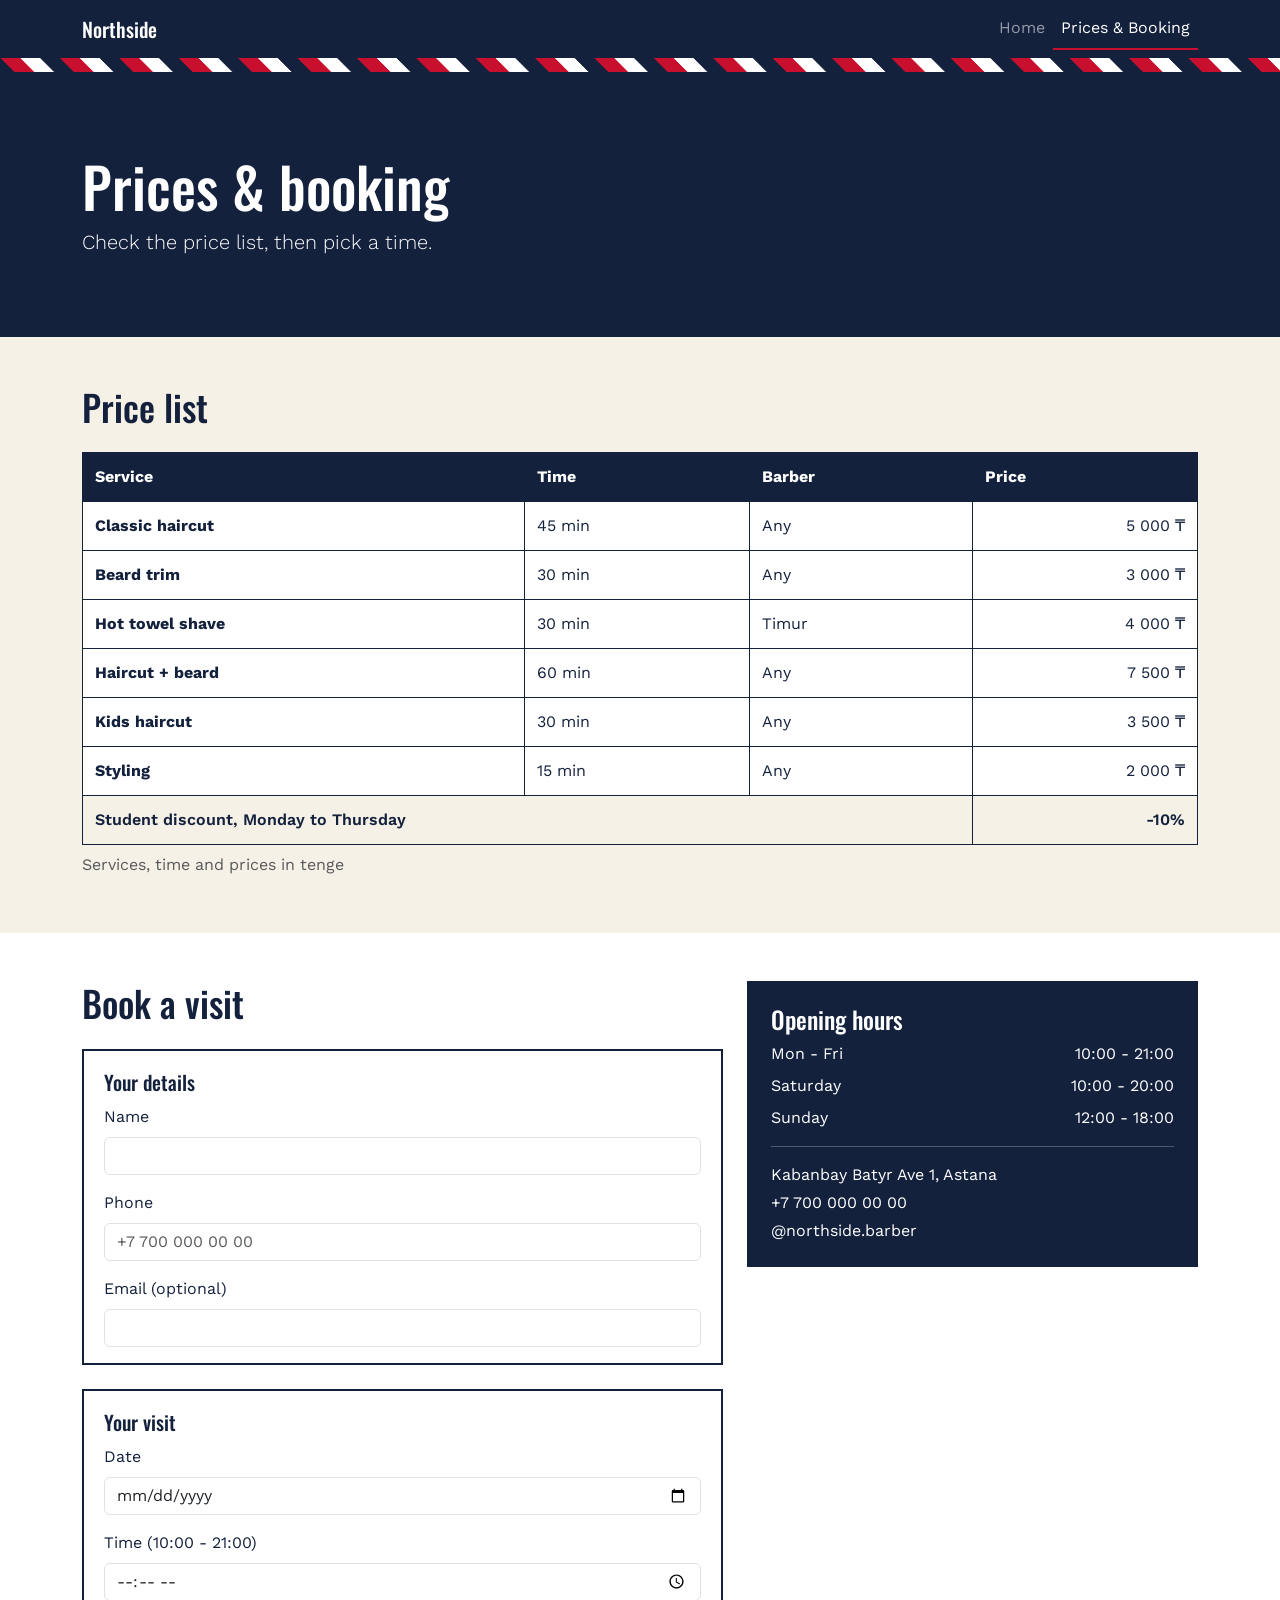
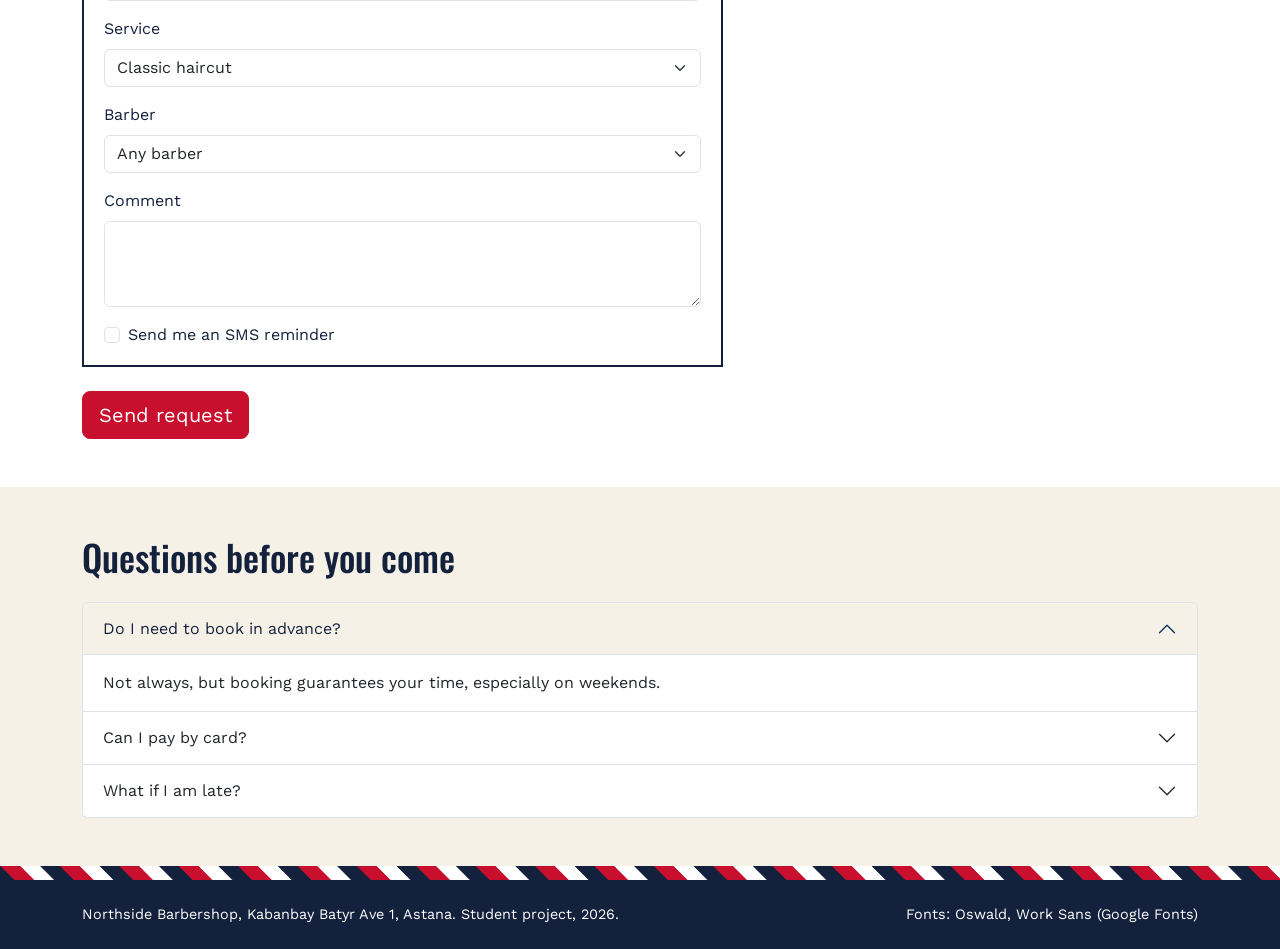
==== booking.html @ 6f3d5072 "Initial website" ====
<!DOCTYPE html>
<html lang="en">
<head>
  <meta charset="UTF-8">
  <meta name="viewport" content="width=device-width, initial-scale=1">
  <title>Prices &amp; Booking | Northside Barbershop</title>
  <link href="https://fonts.googleapis.com/css2?family=Oswald:wght@500&family=Work+Sans:wght@400;600&display=swap" rel="stylesheet">
  <link href="https://cdn.jsdelivr.net/npm/bootstrap@5.3.3/dist/css/bootstrap.min.css" rel="stylesheet">
  <link rel="stylesheet" href="css/style.css">
</head>
<body>

  <!-- ===== NAVBAR (the same as on the home page, but here "Prices & Booking" is active) ===== -->
  <header>
    <nav class="navbar navbar-expand-md navbar-dark bg-dark-blue">
      <div class="container">
        <a class="navbar-brand" href="index.html">Northside</a>
        <button class="navbar-toggler" type="button" data-bs-toggle="collapse" data-bs-target="#menu" aria-label="Menu">
          <span class="navbar-toggler-icon"></span>
        </button>
        <div class="collapse navbar-collapse" id="menu">
          <ul class="navbar-nav ms-auto">
            <li class="nav-item"><a class="nav-link" href="index.html">Home</a></li>
            <li class="nav-item"><a class="nav-link active" href="booking.html">Prices &amp; Booking</a></li>
          </ul>
        </div>
      </div>
    </nav>
  </header>
  <div class="stripe"></div>

  <main>

    <!-- ===== HERO ===== -->
    <section class="hero">
      <div class="container">
        <h1>Prices &amp; booking</h1>
        <p class="lead mb-0">Check the price list, then pick a time.</p>
      </div>
    </section>

    <!-- ===== PRICES: table.
         caption = title, thead = header, tbody = body, tfoot = footer.
         th scope="col" = header of a column, th scope="row" = header of a row.
         colspan="3" = the cell takes 3 columns.
         table-responsive: a wide table scrolls inside the block, not the whole page. ===== -->
    <section id="prices" class="py-5">
      <div class="container">
        <h2 class="mb-4">Price list</h2>
        <div class="table-responsive">
          <table>
            <caption>Services, time and prices in tenge</caption>
            <thead>
              <tr>
                <th scope="col">Service</th>
                <th scope="col">Time</th>
                <th scope="col">Barber</th>
                <th scope="col">Price</th>
              </tr>
            </thead>
            <tbody>
              <tr><th scope="row">Classic haircut</th><td>45 min</td><td>Any</td><td>5 000 ₸</td></tr>
              <tr><th scope="row">Beard trim</th><td>30 min</td><td>Any</td><td>3 000 ₸</td></tr>
              <tr><th scope="row">Hot towel shave</th><td>30 min</td><td>Timur</td><td>4 000 ₸</td></tr>
              <tr><th scope="row">Haircut + beard</th><td>60 min</td><td>Any</td><td>7 500 ₸</td></tr>
              <tr><th scope="row">Kids haircut</th><td>30 min</td><td>Any</td><td>3 500 ₸</td></tr>
              <tr><th scope="row">Styling</th><td>15 min</td><td>Any</td><td>2 000 ₸</td></tr>
            </tbody>
            <tfoot>
              <tr>
                <td colspan="3">Student discount, Monday to Thursday</td>
                <td>-10%</td>
              </tr>
            </tfoot>
          </table>
        </div>
      </div>
    </section>

    <!-- ===== BOOKING: form (7 of 12 columns) and contacts (5 of 12) from 992px.
         fieldset = group of fields, legend = its title.
         label for="x" is connected to the input with id="x".
         required = the field must be filled in. ===== -->
    <section id="booking" class="py-5 bg-white">
      <div class="container">
        <div class="row g-4">

          <div class="col-12 col-lg-7">
            <h2 class="mb-4">Book a visit</h2>
            <form action="#" method="post">

              <fieldset class="mb-4">
                <legend>Your details</legend>
                <div class="mb-3">
                  <label for="name" class="form-label">Name</label>
                  <input type="text" class="form-control" id="name" name="name" required>
                </div>
                <div class="mb-3">
                  <label for="phone" class="form-label">Phone</label>
                  <input type="tel" class="form-control" id="phone" name="phone" placeholder="+7 700 000 00 00" required>
                </div>
                <div>
                  <label for="email" class="form-label">Email (optional)</label>
                  <input type="email" class="form-control" id="email" name="email">
                </div>
              </fieldset>

              <fieldset class="mb-4">
                <legend>Your visit</legend>
                <div class="mb-3">
                  <label for="date" class="form-label">Date</label>
                  <input type="date" class="form-control" id="date" name="date" required>
                </div>
                <div class="mb-3">
                  <label for="time" class="form-label">Time (10:00 - 21:00)</label>
                  <input type="time" class="form-control" id="time" name="time" min="10:00" max="21:00">
                </div>
                <div class="mb-3">
                  <label for="service" class="form-label">Service</label>
                  <select class="form-select" id="service" name="service">
                    <option>Classic haircut</option>
                    <option>Beard trim</option>
                    <option>Hot towel shave</option>
                    <option>Haircut + beard</option>
                    <option>Kids haircut</option>
                    <option>Styling</option>
                  </select>
                </div>

                <!-- select: a drop-down list. The first option is "Any barber"-->
                <div class="mb-3">
                  <label for="barber" class="form-label">Barber</label>
                  <select class="form-select" id="barber" name="barber">
                    <option value="any">Any barber</option>
                    <option value="aidar">Aidar</option>
                    <option value="timur">Timur</option>
                    <option value="dana">Dana</option>
                    <option value="ruslan">Ruslan</option>
                    <option value="arman">Arman</option>
                    <option value="madi">Madi</option>
                  </select>
                </div>

                <div class="mb-3">
                  <label for="comment" class="form-label">Comment</label>
                  <textarea class="form-control" id="comment" name="comment" rows="3" maxlength="200"></textarea>
                </div>
                <div class="form-check">
                  <input class="form-check-input" type="checkbox" id="sms" name="sms">
                  <label class="form-check-label" for="sms">Send me an SMS reminder</label>
                </div>
              </fieldset>

              <button type="submit" class="btn btn-red btn-lg">Send request</button>
            </form>
          </div>

          <div class="col-12 col-lg-5">
            <div class="contacts">
              <h2 class="h4">Opening hours</h2>
              <p class="hours-line"><span>Mon - Fri</span><span>10:00 - 21:00</span></p>
              <p class="hours-line"><span>Saturday</span><span>10:00 - 20:00</span></p>
              <p class="hours-line"><span>Sunday</span><span>12:00 - 18:00</span></p>
              <hr>
              <p class="mb-1">Kabanbay Batyr Ave 1, Astana</p>
              <p class="mb-1">+7 700 000 00 00</p>
              <p class="mb-0">@northside.barber</p>
            </div>
          </div>

        </div>
      </div>
    </section>

    <!-- ===== FAQ (Bootstrap accordion): one question is open at a time ===== -->
    <section class="py-5">
      <div class="container">
        <h2 class="mb-4">Questions before you come</h2>
        <div class="accordion" id="faq">

          <div class="accordion-item">
            <h3 class="accordion-header">
              <button class="accordion-button" type="button" data-bs-toggle="collapse" data-bs-target="#q1">Do I need to book in advance?</button>
            </h3>
            <div id="q1" class="accordion-collapse collapse show" data-bs-parent="#faq">
              <div class="accordion-body">Not always, but booking guarantees your time, especially on weekends.</div>
            </div>
          </div>

          <div class="accordion-item">
            <h3 class="accordion-header">
              <button class="accordion-button collapsed" type="button" data-bs-toggle="collapse" data-bs-target="#q2">Can I pay by card?</button>
            </h3>
            <div id="q2" class="accordion-collapse collapse" data-bs-parent="#faq">
              <div class="accordion-body">Yes. We accept cash, cards and Kaspi QR.</div>
            </div>
          </div>

          <div class="accordion-item">
            <h3 class="accordion-header">
              <button class="accordion-button collapsed" type="button" data-bs-toggle="collapse" data-bs-target="#q3">What if I am late?</button>
            </h3>
            <div id="q3" class="accordion-collapse collapse" data-bs-parent="#faq">
              <div class="accordion-body">Up to 10 minutes is fine. After that we may move you to the next free slot.</div>
            </div>
          </div>

        </div>
      </div>
    </section>

  </main>

  <!-- ===== FOOTER ===== -->
  <div class="stripe"></div>
  <footer>
    <div class="container d-flex flex-column flex-md-row justify-content-between gap-2">
      <span>Northside Barbershop, Kabanbay Batyr Ave 1, Astana. Student project, 2026.</span>
      <span>Fonts: Oswald, Work Sans (Google Fonts)</span>
    </div>
  </footer>

  <script src="https://cdn.jsdelivr.net/npm/bootstrap@5.3.3/dist/js/bootstrap.bundle.min.js"></script>
</body>
</html>
---- css/style.css ----
/* =====================================================
   Northside Barbershop - one stylesheet for both pages.
   The order of this file = the order of the page from top to bottom.

   1. Colors and fonts
   2. Navbar and buttons
   3. Stripe (barber pole, animated)
   4. Hero
   5. Services   <- my own Grid + media queries
   6. About
   7. Barbers
   8. Prices (table)
   9. Booking (form and contacts)
   10. FAQ
   11. Footer
   ===================================================== */


/* ---------- 1. Colors and fonts ---------- */
body {
  font-family: "Work Sans", Arial, sans-serif;
  background-color: #f6f1e7;
  color: #14213d;
}

/* headings use the second font */
h1, h2, legend, .navbar-brand {
  font-family: "Oswald", Arial, sans-serif;
  font-weight: 500;
}
h1 { font-size: 2.25rem; }
h2 { font-size: 1.75rem; }


/* ---------- 2. Navbar and buttons ---------- */
.bg-dark-blue {
  background-color: #14213d;
}

.btn-red {
  background-color: #c8102e;
  border-color: #c8102e;
  color: white;
  transition: 0.3s;          /* the color changes smoothly */
}
.btn-red:hover {
  background-color: #14213d;
  border-color: #14213d;
  color: white;
}

/* link of the current page */
.nav-link.active {
  border-bottom: 2px solid #c8102e;
}


/* ---------- 3. Stripe: barber pole with a running animation ---------- */
.stripe {
  height: 14px;
  /* red, white and blue stripes, 14px each */
  background: repeating-linear-gradient(
    45deg,
    #c8102e 0px, #c8102e 14px,
    white 14px, white 28px,
    #14213d 28px, #14213d 42px
  );
  background-size: 59.4px 59.4px;               /* size of one pattern */
  animation: stripe-move 1.5s linear infinite;  /* run "stripe-move" again and again */
}

/* the animation: move the stripes to the right by one pattern */
@keyframes stripe-move {
  to { background-position: 59.4px 0; }
}


/* ---------- 4. Hero ---------- */
.hero {
  background-color: #14213d;
  color: white;
  padding: 3rem 0;
}

/* opening hours box (hidden on a phone in the HTML) */
.hours {
  border: 2px solid white;
  padding: 1.5rem;
}


/* ---------- 5. Services: my own CSS Grid + media queries ----------
   Mobile-first: the base styles are for a phone (1 column).
   Then @media (min-width) changes the layout on wider screens. */

/* phone: 1 column */
.services {
  background-color: white;
  padding: 3rem 1rem;
}
.services-box {
  max-width: 1100px;
  margin: 0 auto;
}
.services h2 {
  text-align: center;
}
.services-lead {
  text-align: center;
}
.services-list {
  display: grid;
  grid-template-columns: 1fr;
  gap: 1rem;
  margin-top: 2rem;
}
.service {
  border: 2px solid #14213d;
  padding: 1rem;
}
.service h3 {
  font-size: 1.2rem;
}
.service p {
  margin: 0;
}

/* tablet: 2 columns */
@media (min-width: 768px) {
  .services-list {
    grid-template-columns: 1fr 1fr;
    gap: 1.5rem;
  }
}

/* laptop: 3 columns, bigger heading on the left */
@media (min-width: 1024px) {
  .services-list {
    grid-template-columns: 1fr 1fr 1fr;
  }
  .services h2 {
    font-size: 2.5rem;
    text-align: left;
  }
  .services-lead {
    text-align: left;
  }
}


/* ---------- 6. About ---------- */
.facts {
  list-style: none;
  padding-left: 1rem;
  margin: 0;
  border-left: 6px solid #c8102e;
}
.facts li {
  margin-bottom: 0.75rem;
  font-size: 1.1rem;
}


/* ---------- 7. Barbers (Bootstrap cards with my colors) ---------- */
.barber {
  border: 2px solid #14213d;
  border-top: 8px solid #c8102e;
  border-radius: 0;
  transition: 0.3s;
}
/* hover: the border and the background change smoothly */
.barber:hover {
  border-color: #c8102e;
  background-color: #f6f1e7;
}
/* Flexbox: the button goes to the bottom of every card */
.barber .card-body {
  display: flex;
  flex-direction: column;
}
.barber .btn {
  margin-top: auto;
  align-self: flex-start;
}
.role {
  color: #5c5c5c;
}


/* ---------- 8. Prices (table) ---------- */
table {
  width: 100%;
  border-collapse: collapse;
  background-color: white;
}
th, td {
  padding: 0.75rem;
  text-align: left;
  border: 1px solid #14213d;
}
thead th {
  background-color: #14213d;
  color: white;
}
td:last-child {
  text-align: right;        /* prices on the right */
}
tbody tr:hover {
  background-color: #f6f1e7;
}
tfoot td {
  font-weight: 600;
  background-color: #f6f1e7;
}


/* ---------- 9. Booking: form and contacts ---------- */
fieldset {
  border: 2px solid #14213d;
  padding: 1rem 1.25rem;
}
legend {
  font-size: 1.25rem;
}

/* visible focus: the active field gets a red border */
.form-control:focus,
.form-select:focus {
  border-color: #c8102e;
  box-shadow: 0 0 0 3px #f2b8c0;
}
.form-check-input:checked {
  background-color: #c8102e;
  border-color: #c8102e;
}

.contacts {
  background-color: #14213d;
  color: white;
  padding: 1.5rem;
}
/* Flexbox: the day is on the left, the time is on the right */
.hours-line {
  display: flex;
  justify-content: space-between;
  margin-bottom: 0.5rem;
}


/* ---------- 10. FAQ (Bootstrap accordion with my colors) ---------- */
.accordion-button:not(.collapsed) {
  background-color: #f6f1e7;
  color: #14213d;
}


/* ---------- 11. Footer ---------- */
footer {
  background-color: #14213d;
  color: white;
  padding: 1.5rem 0;
  font-size: 0.9rem;
}


/* ---------- Bigger screens (laptop, from 992px) ---------- */
@media (min-width: 992px) {
  h1 { font-size: 3.5rem; }
  h2 { font-size: 2.25rem; }
  .hero { padding: 5rem 0; }
}
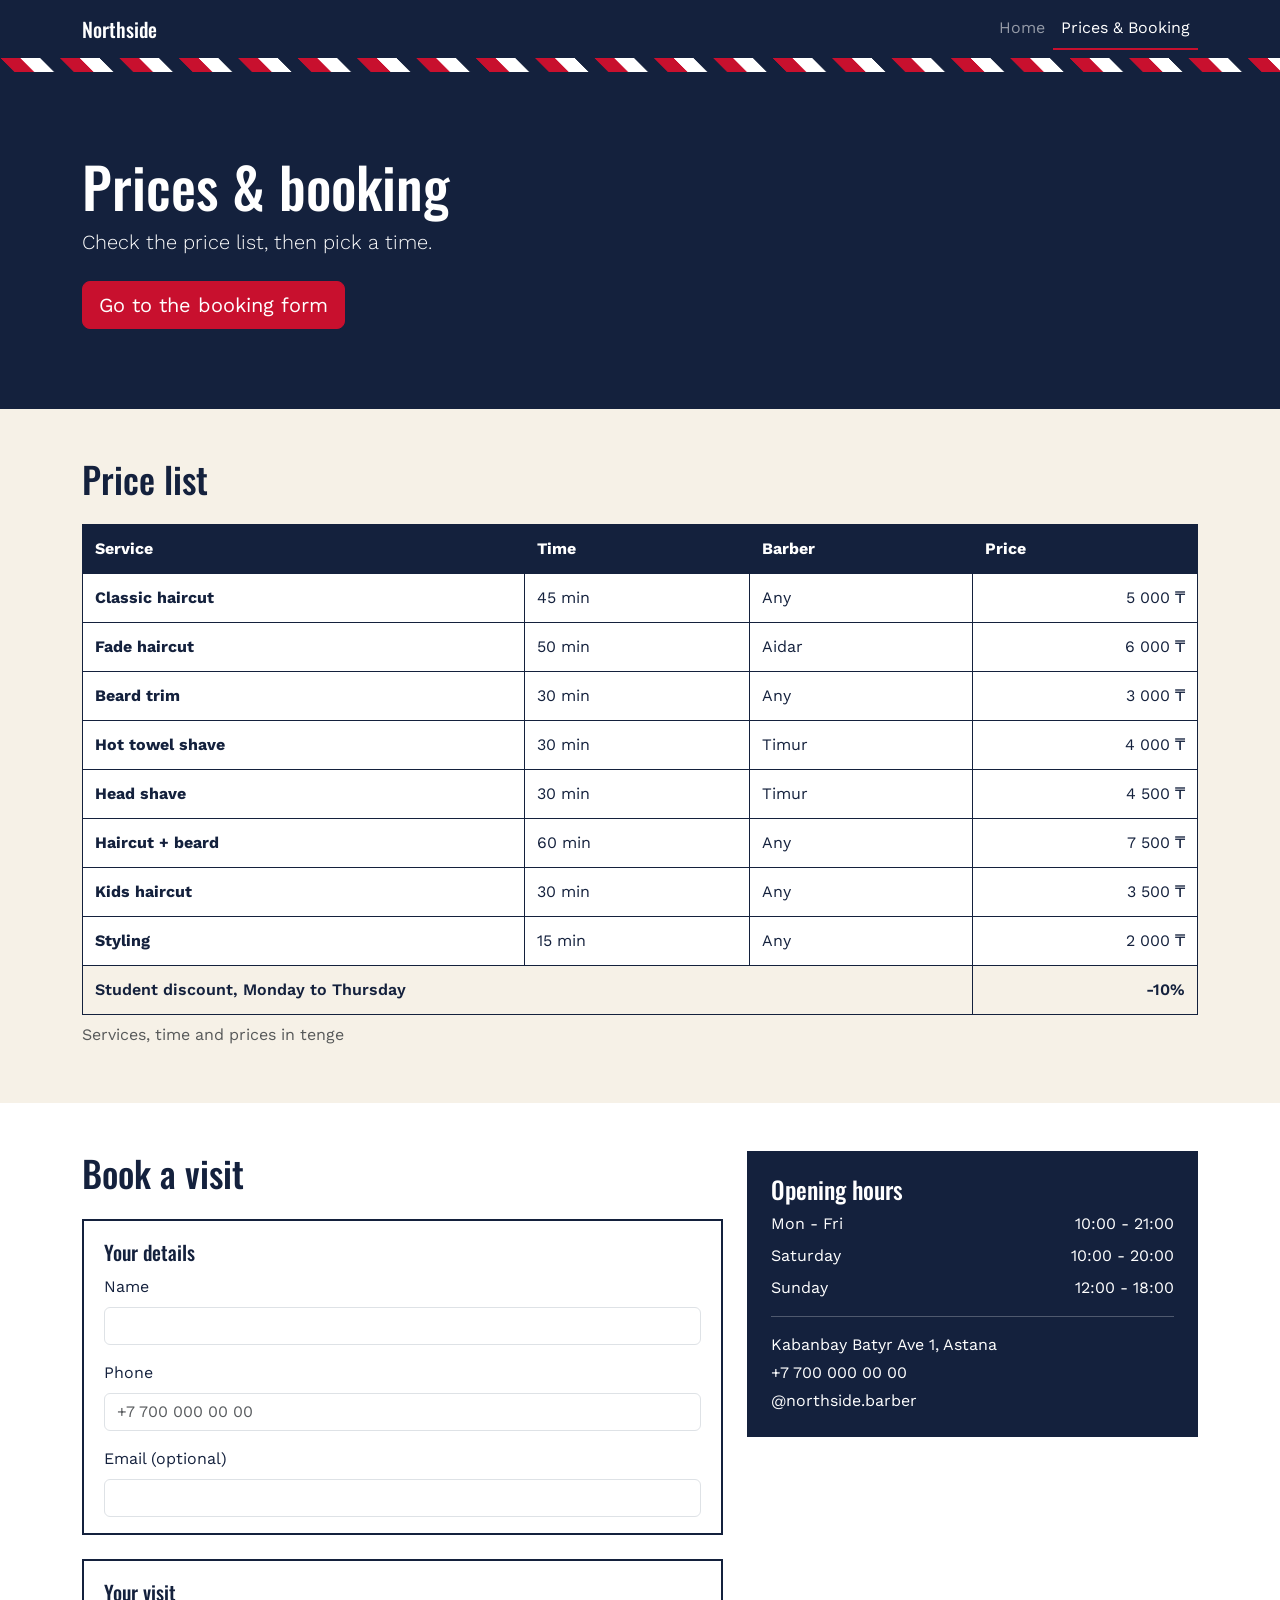
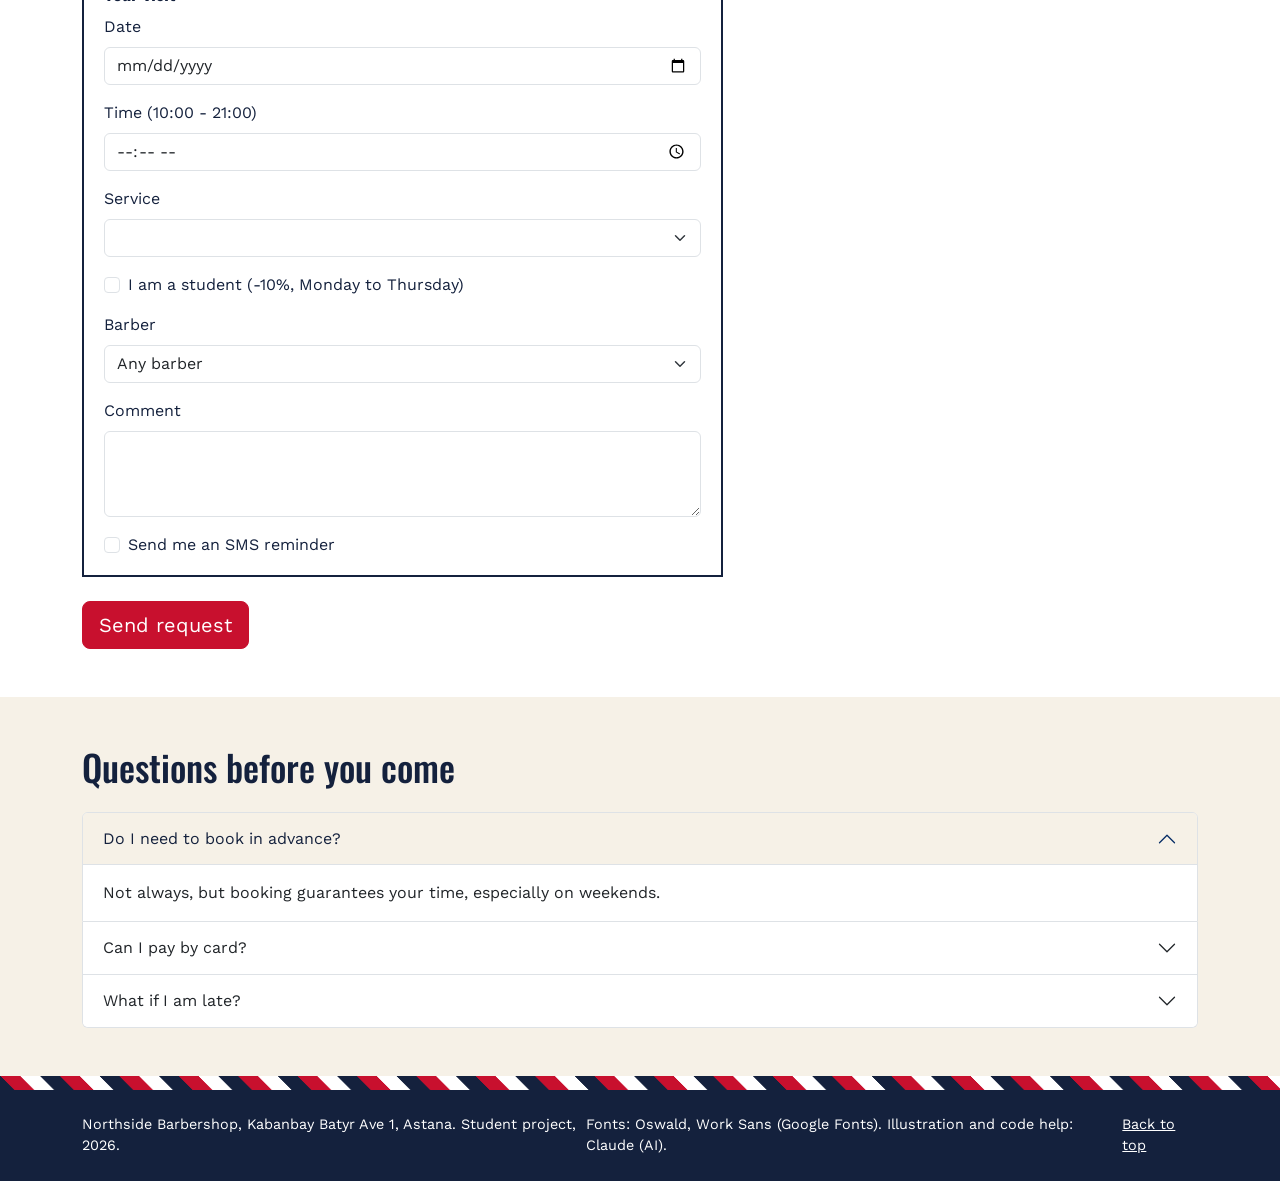
==== commit d8a1bbab: "commit new booking and index" ====
--- a/booking.html
+++ b/booking.html
@@ -11,7 +11,7 @@
 <body>
 
   <!-- ===== NAVBAR (the same as on the home page, but here "Prices & Booking" is active) ===== -->
-  <header>
+  <header id="top">
     <nav class="navbar navbar-expand-md navbar-dark bg-dark-blue">
       <div class="container">
         <a class="navbar-brand" href="index.html">Northside</a>
@@ -36,6 +36,8 @@
       <div class="container">
         <h1>Prices &amp; booking</h1>
         <p class="lead mb-0">Check the price list, then pick a time.</p>
+        <!-- scroll-link: jQuery moves the page smoothly to #booking (main.js) -->
+        <a href="#booking" class="btn btn-red btn-lg mt-4 scroll-link">Go to the booking form</a>
       </div>
     </section>
 
@@ -60,8 +62,10 @@
             </thead>
             <tbody>
               <tr><th scope="row">Classic haircut</th><td>45 min</td><td>Any</td><td>5 000 ₸</td></tr>
+              <tr><th scope="row">Fade haircut</th><td>50 min</td><td>Aidar</td><td>6 000 ₸</td></tr>
               <tr><th scope="row">Beard trim</th><td>30 min</td><td>Any</td><td>3 000 ₸</td></tr>
               <tr><th scope="row">Hot towel shave</th><td>30 min</td><td>Timur</td><td>4 000 ₸</td></tr>
+              <tr><th scope="row">Head shave</th><td>30 min</td><td>Timur</td><td>4 500 ₸</td></tr>
               <tr><th scope="row">Haircut + beard</th><td>60 min</td><td>Any</td><td>7 500 ₸</td></tr>
               <tr><th scope="row">Kids haircut</th><td>30 min</td><td>Any</td><td>3 500 ₸</td></tr>
               <tr><th scope="row">Styling</th><td>15 min</td><td>Any</td><td>2 000 ₸</td></tr>
@@ -87,21 +91,25 @@
 
           <div class="col-12 col-lg-7">
             <h2 class="mb-4">Book a visit</h2>
-            <form action="#" method="post">
+            <!-- novalidate: the browser does not check the form, my JavaScript (booking.js) does -->
+            <form id="booking-form" action="#" method="post" novalidate>
 
               <fieldset class="mb-4">
                 <legend>Your details</legend>
                 <div class="mb-3">
                   <label for="name" class="form-label">Name</label>
                   <input type="text" class="form-control" id="name" name="name" required>
+                  <div class="invalid-feedback" id="name-error"></div>
                 </div>
                 <div class="mb-3">
                   <label for="phone" class="form-label">Phone</label>
                   <input type="tel" class="form-control" id="phone" name="phone" placeholder="+7 700 000 00 00" required>
+                  <div class="invalid-feedback" id="phone-error"></div>
                 </div>
                 <div>
                   <label for="email" class="form-label">Email (optional)</label>
                   <input type="email" class="form-control" id="email" name="email">
+                  <div class="invalid-feedback" id="email-error"></div>
                 </div>
               </fieldset>
 
@@ -110,22 +118,23 @@
                 <div class="mb-3">
                   <label for="date" class="form-label">Date</label>
                   <input type="date" class="form-control" id="date" name="date" required>
+                  <div class="invalid-feedback" id="date-error"></div>
                 </div>
                 <div class="mb-3">
                   <label for="time" class="form-label">Time (10:00 - 21:00)</label>
-                  <input type="time" class="form-control" id="time" name="time" min="10:00" max="21:00">
+                  <input type="time" class="form-control" id="time" name="time" min="10:00" max="21:00" required>
+                  <div class="invalid-feedback" id="time-error"></div>
                 </div>
                 <div class="mb-3">
                   <label for="service" class="form-label">Service</label>
-                  <select class="form-select" id="service" name="service">
-                    <option>Classic haircut</option>
-                    <option>Beard trim</option>
-                    <option>Hot towel shave</option>
-                    <option>Haircut + beard</option>
-                    <option>Kids haircut</option>
-                    <option>Styling</option>
-                  </select>
-                </div>
+                  <select class="form-select" id="service" name="service"></select>  <!-- options are added by booking.js -->
+                </div>
+
+                <div class="form-check mb-3">
+                  <input class="form-check-input" type="checkbox" id="student" name="student">
+                  <label class="form-check-label" for="student">I am a student (-10%, Monday to Thursday)</label>
+                </div>
+                <p id="summary" class="summary" aria-live="polite"></p>
 
                 <!-- select: a drop-down list. The first option is "Any barber"-->
                 <div class="mb-3">
@@ -152,6 +161,7 @@
               </fieldset>
 
               <button type="submit" class="btn btn-red btn-lg">Send request</button>
+              <div id="success" class="success-box" role="status"></div>
             </form>
           </div>
 
@@ -216,10 +226,15 @@
   <footer>
     <div class="container d-flex flex-column flex-md-row justify-content-between gap-2">
       <span>Northside Barbershop, Kabanbay Batyr Ave 1, Astana. Student project, 2026.</span>
-      <span>Fonts: Oswald, Work Sans (Google Fonts)</span>
+      <span>Fonts: Oswald, Work Sans (Google Fonts). Illustration and code help: Claude (AI).</span>
+      <a href="#top" class="scroll-link text-white">Back to top</a>
     </div>
   </footer>
 
+  <script src="https://code.jquery.com/jquery-3.7.1.min.js"></script>
   <script src="https://cdn.jsdelivr.net/npm/bootstrap@5.3.3/dist/js/bootstrap.bundle.min.js"></script>
+  <script src="js/services.js"></script>
+  <script src="js/main.js"></script>
+  <script src="js/booking.js"></script>
 </body>
 </html>
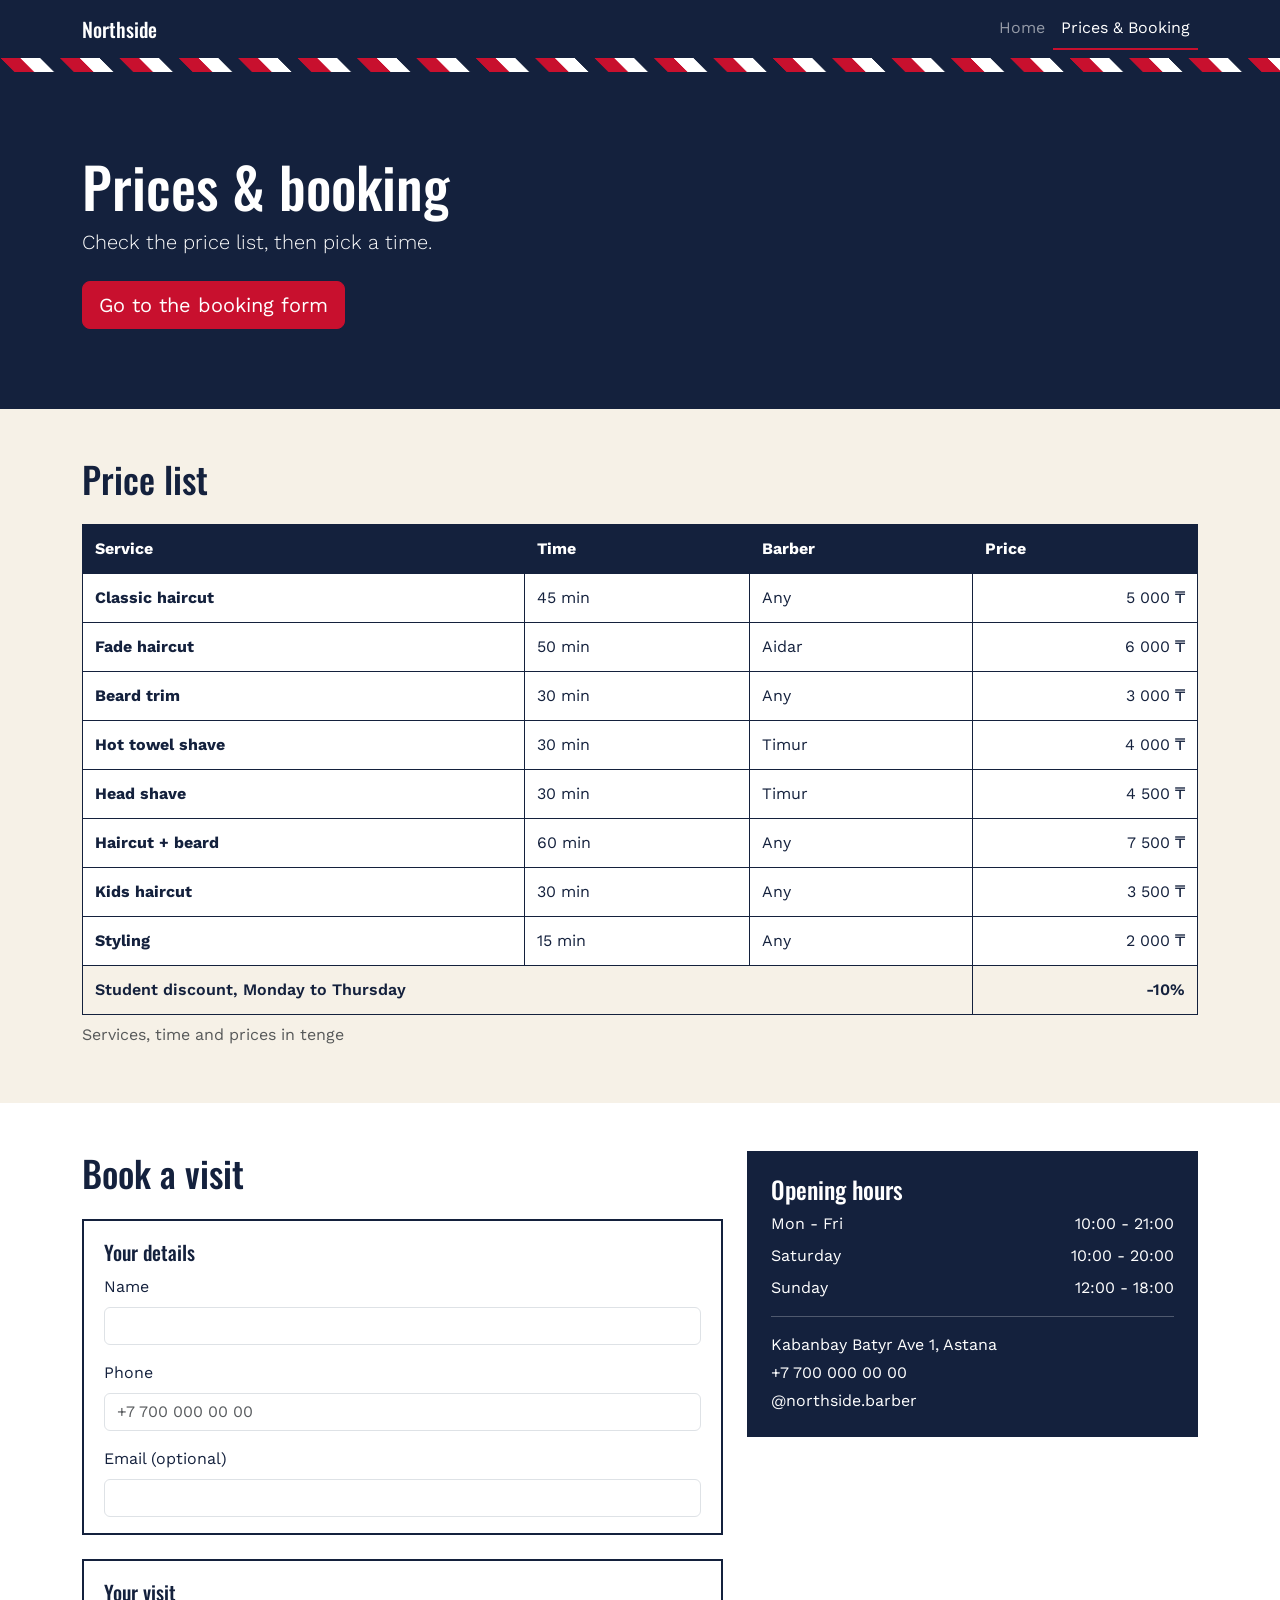
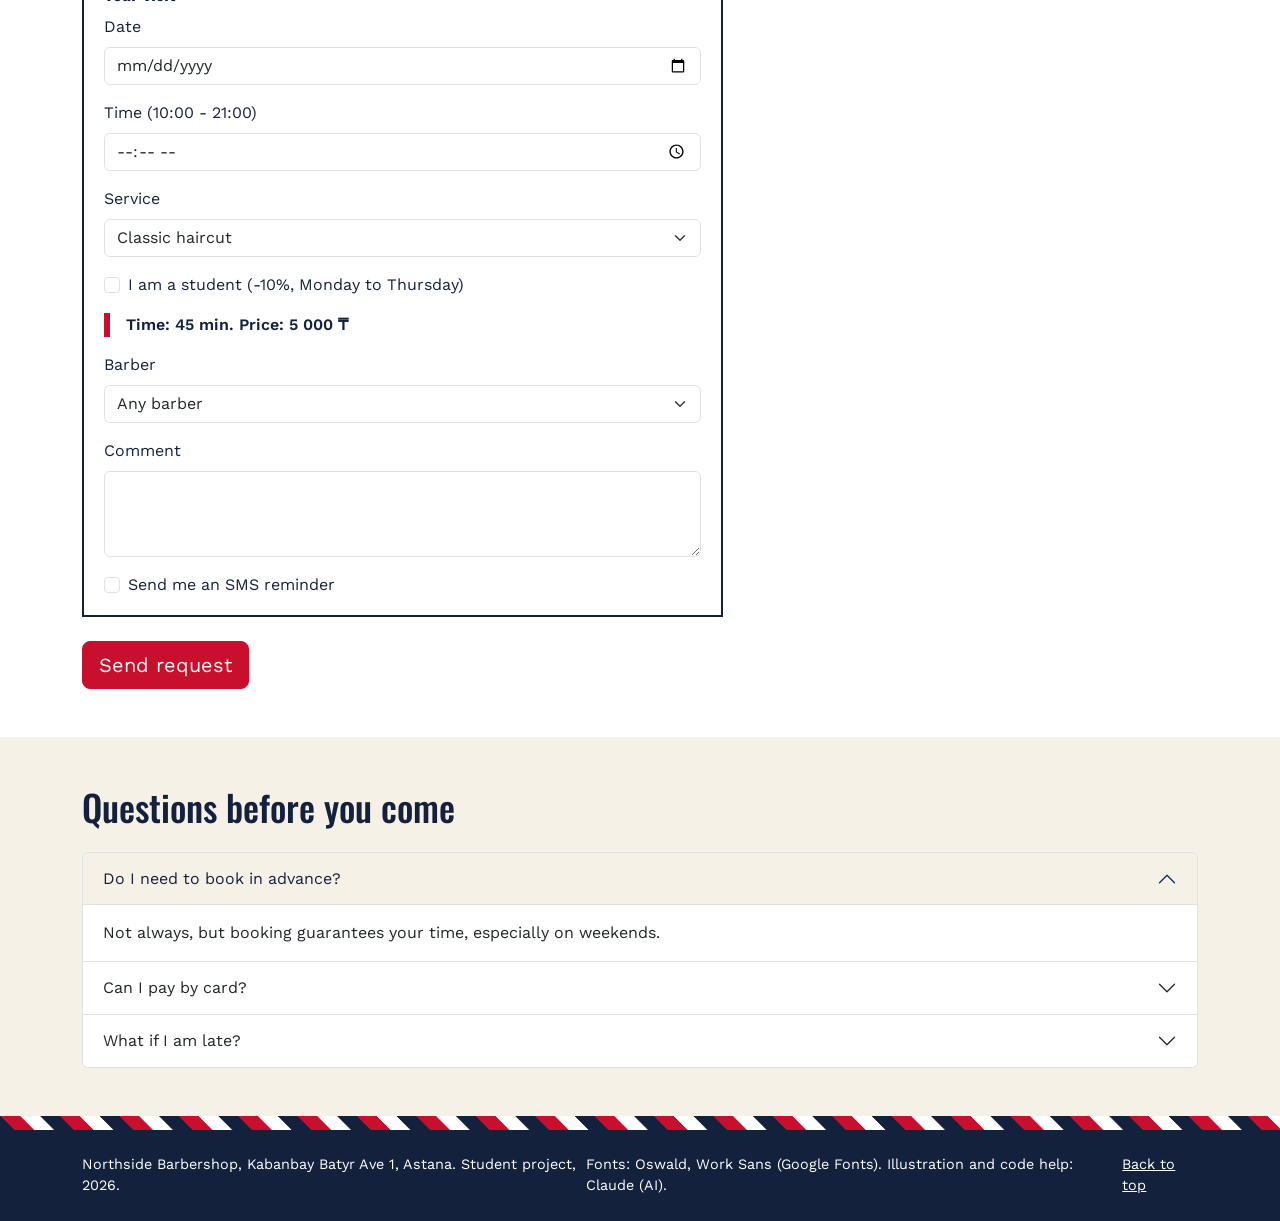
==== commit 671bd024: "fixing console error" ====
--- a/booking.html
+++ b/booking.html
@@ -6,6 +6,7 @@
   <title>Prices &amp; Booking | Northside Barbershop</title>
   <link href="https://fonts.googleapis.com/css2?family=Oswald:wght@500&family=Work+Sans:wght@400;600&display=swap" rel="stylesheet">
   <link href="https://cdn.jsdelivr.net/npm/bootstrap@5.3.3/dist/css/bootstrap.min.css" rel="stylesheet">
+  <link rel="icon" type="image/svg+xml" href="images/barber-pole.svg">
   <link rel="stylesheet" href="css/style.css">
 </head>
 <body>
--- a/css/style.css
+++ b/css/style.css
@@ -13,6 +13,7 @@
    9. Booking (form and contacts)
    10. FAQ
    11. Footer
+   12. Endterm: search, focus, form states, messages, picture
    ===================================================== */
 
 
@@ -263,6 +264,118 @@
 }
 
 
+/* ---------- 12. Endterm: search, focus, form states, messages, picture ---------- */
+
+/* jQuery makes the smooth scroll, so the browser's own smooth scroll must be off */
+:root {
+  scroll-behavior: auto;
+}
+
+/* visible focus when the visitor uses the Tab key */
+a:focus-visible,
+button:focus-visible,
+.tool:focus-visible {
+  outline: 3px solid #c8102e;
+  outline-offset: 3px;
+}
+.navbar a:focus-visible,
+.navbar-toggler:focus-visible,
+.hero a:focus-visible,
+footer a:focus-visible {
+  outline-color: white;     /* red is hard to see on dark blue */
+}
+
+/* services: search field and category (Flexbox) */
+.services-tools {
+  display: flex;
+  flex-direction: column;      /* phone: one under another */
+  gap: 0.75rem;
+  margin-top: 1.5rem;
+}
+.tool {
+  border: 2px solid #14213d;
+  border-radius: 0;
+  padding: 0.6rem 0.75rem;
+  font: inherit;
+  color: #14213d;
+  background-color: white;
+}
+.tool:focus {
+  border-color: #c8102e;
+}
+@media (min-width: 768px) {
+  .services-tools { flex-direction: row; }   /* tablet and laptop: in one line */
+  .services-tools input { flex: 1; }
+  .services-tools select { width: 14rem; }
+}
+
+/* service cards (made by home.js) */
+.service {
+  transition: 0.3s;
+}
+.service:hover {
+  border-color: #c8102e;
+  background-color: #f6f1e7;
+}
+.service .service-meta {
+  margin-top: 0.5rem;
+  font-weight: 600;
+  color: #c8102e;
+}
+.no-result {
+  text-align: center;
+  margin-top: 2rem;
+  font-size: 1.1rem;
+}
+
+/* form: error state (the classes is-invalid / invalid-feedback are from Bootstrap) */
+.form-control.is-invalid,
+.form-select.is-invalid {
+  border-color: #c8102e;
+}
+.invalid-feedback {
+  color: #c8102e;
+  font-weight: 600;
+}
+
+/* price under the service field */
+.summary {
+  border-left: 6px solid #c8102e;
+  padding-left: 1rem;
+  font-weight: 600;
+  margin-bottom: 1rem;
+}
+
+/* success message: hidden at the start, jQuery shows it */
+.success-box {
+  display: none;
+  margin-top: 1.5rem;
+  padding: 1rem 1.25rem;
+  background-color: #f6f1e7;
+  border: 2px solid #14213d;
+  border-left: 8px solid #c8102e;
+}
+
+/* barber pictures: the picture has the same dark blue background as the strip around it */
+.barber-photo {
+  height: 200px;
+  object-fit: contain;
+  background-color: #14213d;
+  border-radius: 0;
+}
+
+/* About: picture and facts in one line (Flexbox) */
+.about-side {
+  display: flex;
+  align-items: center;
+  gap: 1.5rem;
+}
+.pole {
+  width: 80px;
+  height: auto;
+}
+
+
 /* ---------- Bigger screens (laptop, from 992px) ---------- */
 @media (min-width: 992px) {
   h1 { font-size: 3.5rem; }
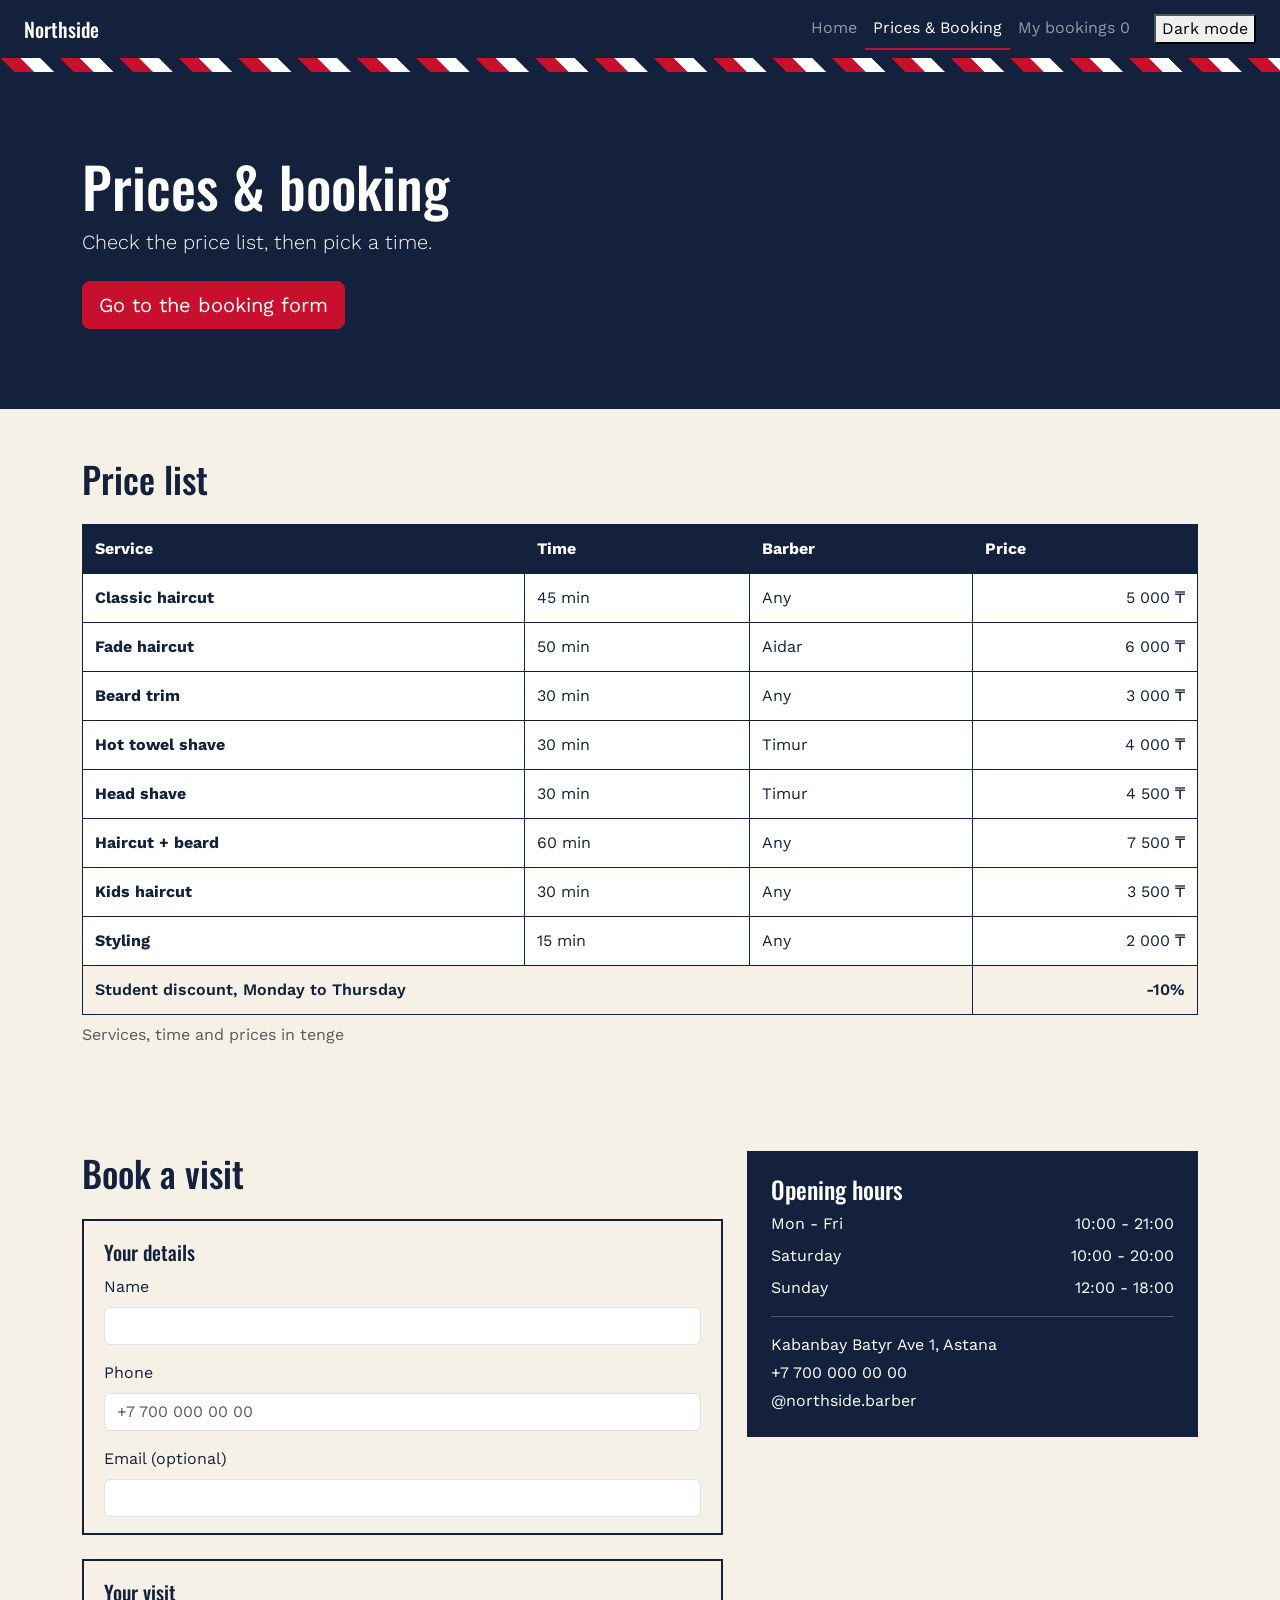
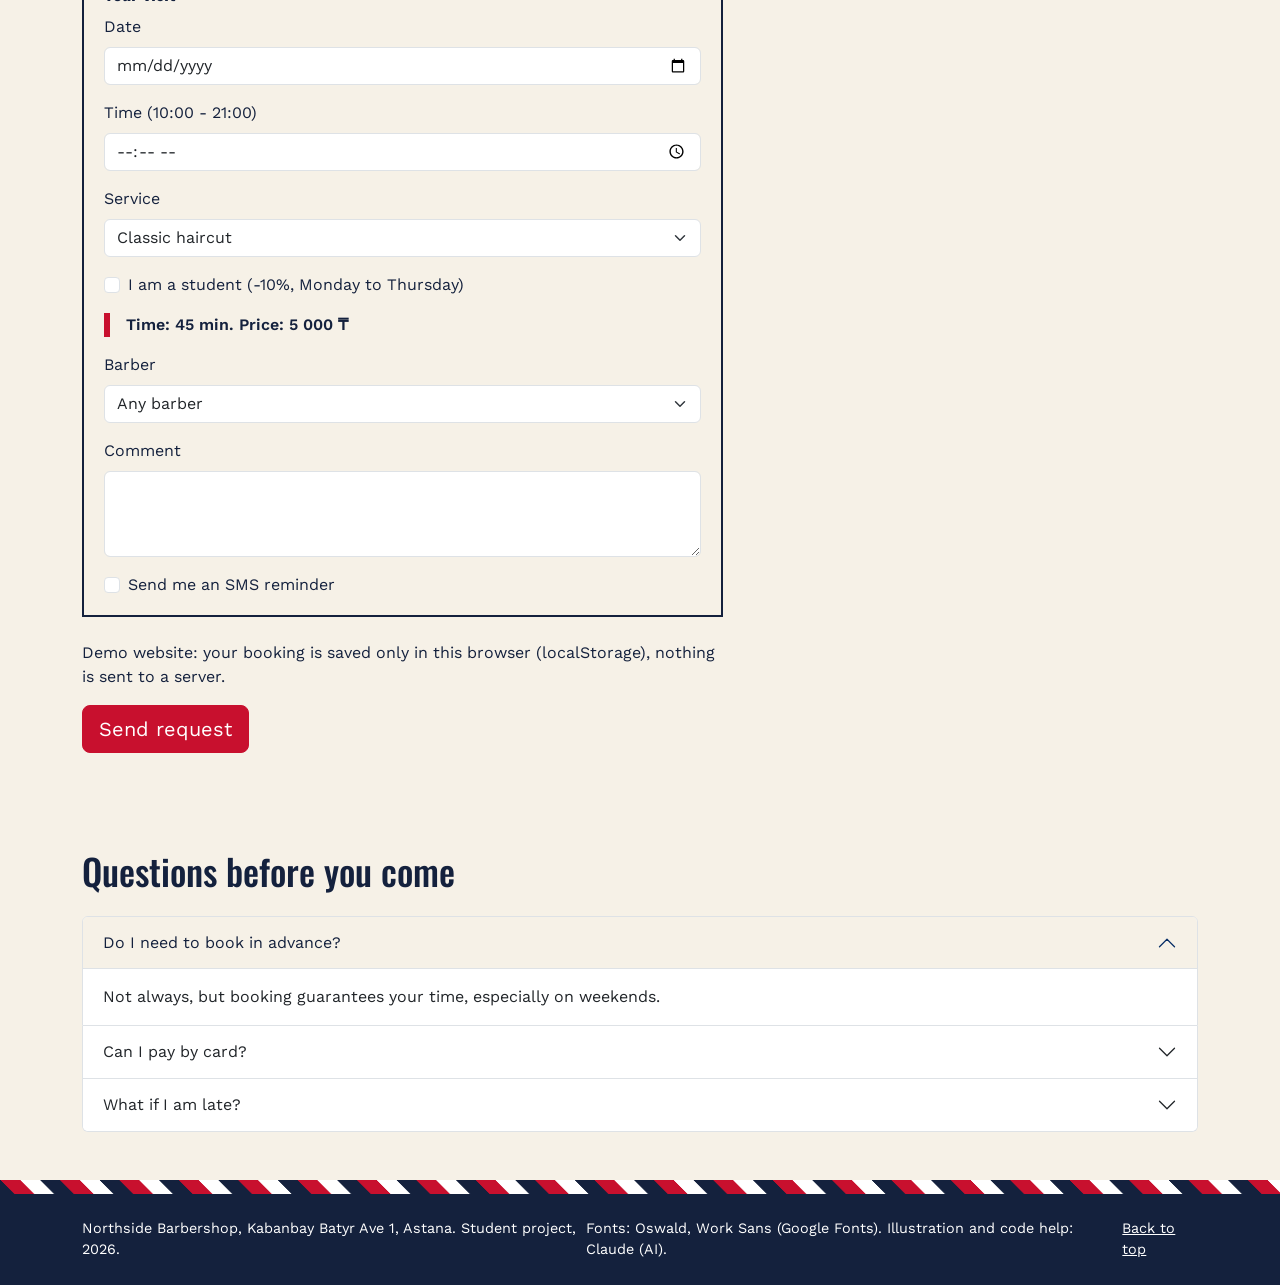
==== commit c4fc3891: "commit html files" ====
--- a/booking.html
+++ b/booking.html
@@ -8,14 +8,19 @@
   <link href="https://cdn.jsdelivr.net/npm/bootstrap@5.3.3/dist/css/bootstrap.min.css" rel="stylesheet">
   <link rel="icon" type="image/svg+xml" href="images/barber-pole.svg">
   <link rel="stylesheet" href="css/style.css">
+  <script src="js/storage.js"></script>
+  <script src="js/theme.js"></script>
 </head>
 <body>
 
   <!-- ===== NAVBAR (the same as on the home page, but here "Prices & Booking" is active) ===== -->
   <header id="top">
     <nav class="navbar navbar-expand-md navbar-dark bg-dark-blue">
-      <div class="container">
+      <!-- container-fluid = the whole width of the screen: the logo is at the left edge, the links at the right edge -->
+      <div class="container-fluid px-3 px-md-4">
         <a class="navbar-brand" href="index.html">Northside</a>
+        <!-- light / dark mode button: js/theme.js. On a phone it is next to the menu button, from 768px at the right end -->
+        <button class="theme-toggle ms-auto me-2 ms-md-3 me-md-0 order-md-last" type="button" id="theme-toggle">Dark mode</button>
         <button class="navbar-toggler" type="button" data-bs-toggle="collapse" data-bs-target="#menu" aria-label="Menu">
           <span class="navbar-toggler-icon"></span>
         </button>
@@ -23,6 +28,7 @@
           <ul class="navbar-nav ms-auto">
             <li class="nav-item"><a class="nav-link" href="index.html">Home</a></li>
             <li class="nav-item"><a class="nav-link active" href="booking.html">Prices &amp; Booking</a></li>
+            <li class="nav-item"><a class="nav-link" href="bookings.html">My bookings <span class="count" id="booking-count">0</span></a></li>
           </ul>
         </div>
       </div>
@@ -86,7 +92,7 @@
          fieldset = group of fields, legend = its title.
          label for="x" is connected to the input with id="x".
          required = the field must be filled in. ===== -->
-    <section id="booking" class="py-5 bg-white">
+    <section id="booking" class="py-5 section-surface">
       <div class="container">
         <div class="row g-4">
 
@@ -161,6 +167,7 @@
                 </div>
               </fieldset>
 
+              <p class="note">Demo website: your booking is saved only in this browser (localStorage), nothing is sent to a server.</p>
               <button type="submit" class="btn btn-red btn-lg">Send request</button>
               <div id="success" class="success-box" role="status"></div>
             </form>
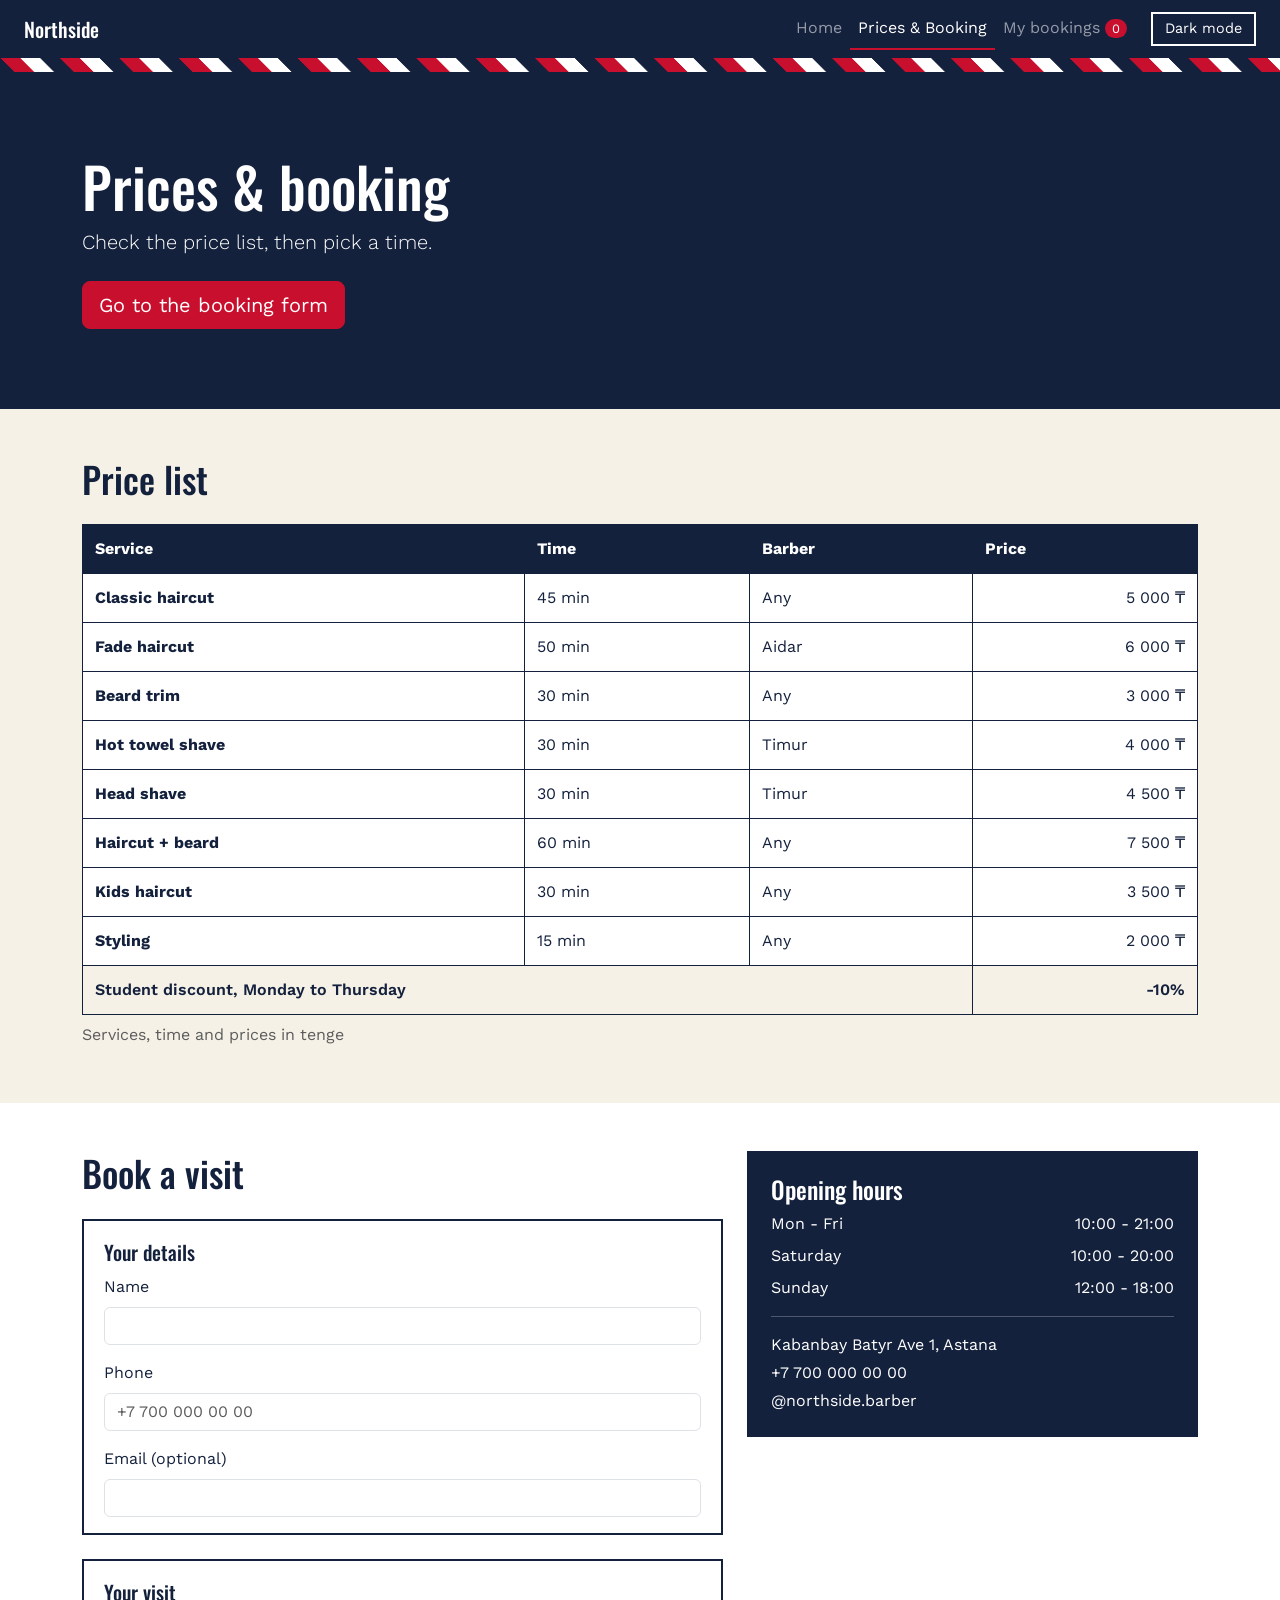
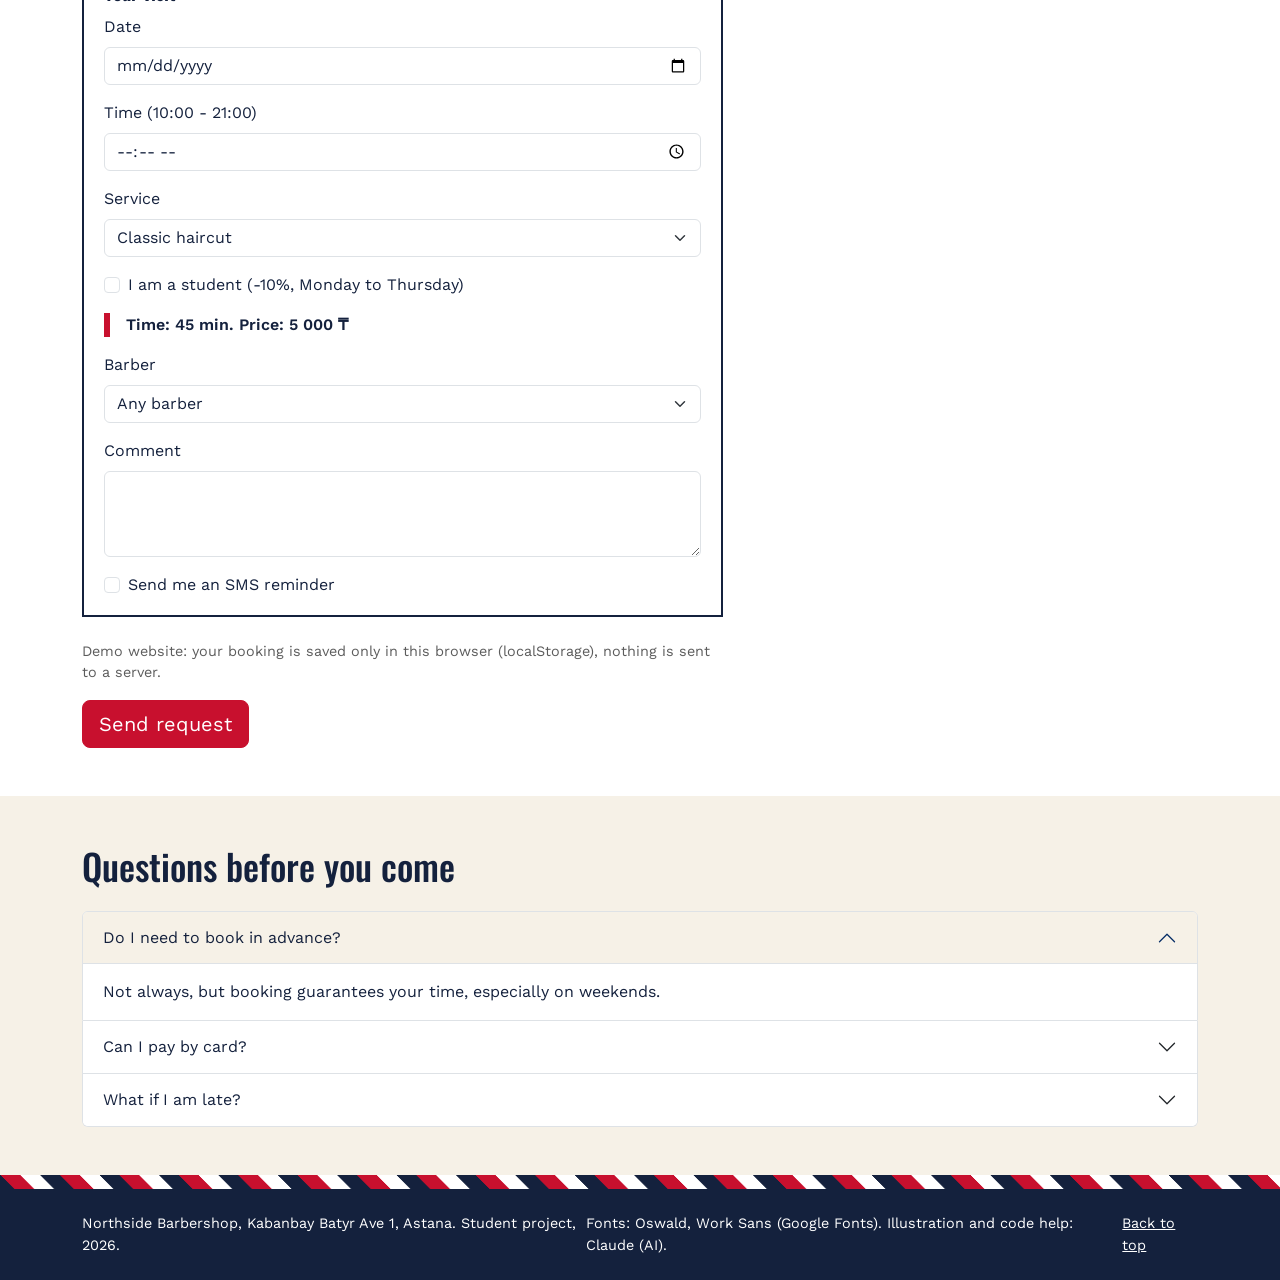
==== commit 3277bfb8: "fixing lag error with darkmode" ====
--- a/booking.html
+++ b/booking.html
@@ -4,6 +4,10 @@
   <meta charset="UTF-8">
   <meta name="viewport" content="width=device-width, initial-scale=1">
   <title>Prices &amp; Booking | Northside Barbershop</title>
+  <meta name="color-scheme" content="light dark">
+  <link rel="preconnect" href="https://fonts.googleapis.com">
+  <link rel="preconnect" href="https://fonts.gstatic.com" crossorigin>
+  <link rel="preconnect" href="https://cdn.jsdelivr.net" crossorigin>
   <link href="https://fonts.googleapis.com/css2?family=Oswald:wght@500&family=Work+Sans:wght@400;600&display=swap" rel="stylesheet">
   <link href="https://cdn.jsdelivr.net/npm/bootstrap@5.3.3/dist/css/bootstrap.min.css" rel="stylesheet">
   <link rel="icon" type="image/svg+xml" href="images/barber-pole.svg">
@@ -20,7 +24,7 @@
       <div class="container-fluid px-3 px-md-4">
         <a class="navbar-brand" href="index.html">Northside</a>
         <!-- light / dark mode button: js/theme.js. On a phone it is next to the menu button, from 768px at the right end -->
-        <button class="theme-toggle ms-auto me-2 ms-md-3 me-md-0 order-md-last" type="button" id="theme-toggle">Dark mode</button>
+        <button class="theme-toggle ms-auto me-2 ms-md-3 me-md-0 order-md-last" type="button" id="theme-toggle" aria-label="Switch to dark mode"></button>
         <button class="navbar-toggler" type="button" data-bs-toggle="collapse" data-bs-target="#menu" aria-label="Menu">
           <span class="navbar-toggler-icon"></span>
         </button>
--- a/css/style.css
+++ b/css/style.css
@@ -2,6 +2,7 @@
    Northside Barbershop - one stylesheet for both pages.
    The order of this file = the order of the page from top to bottom.
 
+   0. Colors as CSS variables (light and dark mode)
    1. Colors and fonts
    2. Navbar and buttons
    3. Stripe (barber pole, animated)
@@ -14,14 +15,61 @@
    10. FAQ
    11. Footer
    12. Endterm: search, focus, form states, messages, picture
+   13. Final: dark mode details, navbar button, My bookings page
    ===================================================== */
+
+/* ---------- 0. Colors as CSS variables ----------
+   Light mode = the values in :root.
+   Dark mode = the same names with other values. They are used when <html> has data-bs-theme="dark"
+   (js/theme.js sets this attribute). All other rules use var(--name), so no color is written twice. */
+:root {
+  --bg: #f6f1e7;           /* page background */
+  --surface: #ffffff;      /* white blocks: sections, cards, table, fields */
+  --surface-alt: #f6f1e7;  /* soft blocks: hover, table footer, messages */
+  --text: #14213d;         /* text color */
+  --muted: #5c5c5c;        /* second text */
+  --line: #14213d;         /* strong borders */
+  --line-soft: #dee2e6;    /* soft borders of fields */
+  --brand: #14213d;        /* navbar, hero, footer, contacts */
+  --red: #c8102e;          /* buttons, lines */
+  --red-text: #c8102e;     /* red text and prices */
+  --focus: #c8102e;        /* outline of the Tab key */
+  --ring: #f2b8c0;         /* glow around the active field */
+  --btn-hover: #14213d;    /* red button on hover */
+  --stripe-white: #ffffff;
+  --stripe-blue: #14213d;
+
+  /* Bootstrap has its own variables: they get my colors too */
+  --bs-body-bg: var(--surface);
+  --bs-body-color: var(--text);
+  --bs-border-color: var(--line-soft);
+  --bs-secondary-color: var(--muted);
+}
+
+[data-bs-theme="dark"] {
+  --bg: #0d1424;
+  --surface: #16213a;
+  --surface-alt: #1f2d4d;
+  --text: #eef1f7;
+  --muted: #b3bccd;
+  --line: #6d80a8;
+  --line-soft: #3a4a6d;
+  --brand: #080e1a;
+  --red: #c8102e;
+  --red-text: #ff7b8f;     /* lighter red: it must be readable on a dark background */
+  --focus: #ff9aa9;
+  --ring: #7d2a3a;
+  --btn-hover: #8f0c24;
+  --stripe-white: #e6e9f0;
+  --stripe-blue: #080e1a;
+}
 
 
 /* ---------- 1. Colors and fonts ---------- */
 body {
   font-family: "Work Sans", Arial, sans-serif;
-  background-color: #f6f1e7;
-  color: #14213d;
+  background-color: var(--bg);
+  color: var(--text);
 }
 
 /* headings use the second font */
@@ -35,24 +83,24 @@
 
 /* ---------- 2. Navbar and buttons ---------- */
 .bg-dark-blue {
-  background-color: #14213d;
+  background-color: var(--brand);
 }
 
 .btn-red {
-  background-color: #c8102e;
-  border-color: #c8102e;
+  background-color: var(--red);
+  border-color: var(--red);
   color: white;
   transition: 0.3s;          /* the color changes smoothly */
 }
 .btn-red:hover {
-  background-color: #14213d;
-  border-color: #14213d;
+  background-color: var(--btn-hover);
+  border-color: var(--btn-hover);
   color: white;
 }
 
 /* link of the current page */
 .nav-link.active {
-  border-bottom: 2px solid #c8102e;
+  border-bottom: 2px solid var(--red);
 }
 
 
@@ -62,9 +110,9 @@
   /* red, white and blue stripes, 14px each */
   background: repeating-linear-gradient(
     45deg,
-    #c8102e 0px, #c8102e 14px,
-    white 14px, white 28px,
-    #14213d 28px, #14213d 42px
+    var(--red) 0px, var(--red) 14px,
+    var(--stripe-white) 14px, var(--stripe-white) 28px,
+    var(--stripe-blue) 28px, var(--stripe-blue) 42px
   );
   background-size: 59.4px 59.4px;               /* size of one pattern */
   animation: stripe-move 1.5s linear infinite;  /* run "stripe-move" again and again */
@@ -78,7 +126,7 @@
 
 /* ---------- 4. Hero ---------- */
 .hero {
-  background-color: #14213d;
+  background-color: var(--brand);
   color: white;
   padding: 3rem 0;
 }
@@ -96,7 +144,7 @@
 
 /* phone: 1 column */
 .services {
-  background-color: white;
+  background-color: var(--surface);
   padding: 3rem 1rem;
 }
 .services-box {
@@ -116,7 +164,7 @@
   margin-top: 2rem;
 }
 .service {
-  border: 2px solid #14213d;
+  border: 2px solid var(--line);
   padding: 1rem;
 }
 .service h3 {
@@ -154,7 +202,7 @@
   list-style: none;
   padding-left: 1rem;
   margin: 0;
-  border-left: 6px solid #c8102e;
+  border-left: 6px solid var(--red);
 }
 .facts li {
   margin-bottom: 0.75rem;
@@ -164,15 +212,15 @@
 
 /* ---------- 7. Barbers (Bootstrap cards with my colors) ---------- */
 .barber {
-  border: 2px solid #14213d;
-  border-top: 8px solid #c8102e;
+  border: 2px solid var(--line);
+  border-top: 8px solid var(--red);
   border-radius: 0;
   transition: 0.3s;
 }
 /* hover: the border and the background change smoothly */
 .barber:hover {
-  border-color: #c8102e;
-  background-color: #f6f1e7;
+  border-color: var(--red);
+  background-color: var(--surface-alt);
 }
 /* Flexbox: the button goes to the bottom of every card */
 .barber .card-body {
@@ -184,7 +232,7 @@
   align-self: flex-start;
 }
 .role {
-  color: #5c5c5c;
+  color: var(--muted);
 }
 
 
@@ -192,32 +240,32 @@
 table {
   width: 100%;
   border-collapse: collapse;
-  background-color: white;
+  background-color: var(--surface);
 }
 th, td {
   padding: 0.75rem;
   text-align: left;
-  border: 1px solid #14213d;
+  border: 1px solid var(--line);
 }
 thead th {
-  background-color: #14213d;
+  background-color: var(--brand);
   color: white;
 }
 td:last-child {
   text-align: right;        /* prices on the right */
 }
 tbody tr:hover {
-  background-color: #f6f1e7;
+  background-color: var(--surface-alt);
 }
 tfoot td {
   font-weight: 600;
-  background-color: #f6f1e7;
+  background-color: var(--surface-alt);
 }
 
 
 /* ---------- 9. Booking: form and contacts ---------- */
 fieldset {
-  border: 2px solid #14213d;
+  border: 2px solid var(--line);
   padding: 1rem 1.25rem;
 }
 legend {
@@ -227,16 +275,16 @@
 /* visible focus: the active field gets a red border */
 .form-control:focus,
 .form-select:focus {
-  border-color: #c8102e;
-  box-shadow: 0 0 0 3px #f2b8c0;
+  border-color: var(--red);
+  box-shadow: 0 0 0 3px var(--ring);
 }
 .form-check-input:checked {
-  background-color: #c8102e;
-  border-color: #c8102e;
+  background-color: var(--red);
+  border-color: var(--red);
 }
 
 .contacts {
-  background-color: #14213d;
+  background-color: var(--brand);
   color: white;
   padding: 1.5rem;
 }
@@ -250,14 +298,14 @@
 
 /* ---------- 10. FAQ (Bootstrap accordion with my colors) ---------- */
 .accordion-button:not(.collapsed) {
-  background-color: #f6f1e7;
-  color: #14213d;
+  background-color: var(--surface-alt);
+  color: var(--text);
 }
 
 
 /* ---------- 11. Footer ---------- */
 footer {
-  background-color: #14213d;
+  background-color: var(--brand);
   color: white;
   padding: 1.5rem 0;
   font-size: 0.9rem;
@@ -275,7 +323,7 @@
 a:focus-visible,
 button:focus-visible,
 .tool:focus-visible {
-  outline: 3px solid #c8102e;
+  outline: 3px solid var(--focus);
   outline-offset: 3px;
 }
 .navbar a:focus-visible,
@@ -283,6 +331,34 @@
 .hero a:focus-visible,
 footer a:focus-visible {
   outline-color: white;     /* red is hard to see on dark blue */
+}
+
+/* Bootstrap sets its own blue focus and a transparent background on .btn:focus and .btn:active.
+   My rules are stronger, so the red buttons keep their color and the focus stays red/white */
+.btn.btn-red:focus,
+.btn.btn-red:focus-visible,
+.btn.btn-red:active {
+  background-color: var(--red);
+  border-color: var(--red);
+  color: white;
+}
+.btn:focus-visible,
+.nav-link:focus-visible {
+  outline: 3px solid var(--focus);
+  outline-offset: 3px;
+  box-shadow: none;
+}
+.navbar .nav-link:focus-visible,
+.hero .btn:focus-visible {
+  outline-color: white;
+}
+.navbar-toggler:focus,
+.accordion-button:focus,
+.form-check-input:focus {
+  box-shadow: 0 0 0 3px var(--ring);
+}
+.form-check-input:focus {
+  border-color: var(--red);
 }
 
 /* services: search field and category (Flexbox) */
@@ -293,15 +369,15 @@
   margin-top: 1.5rem;
 }
 .tool {
-  border: 2px solid #14213d;
+  border: 2px solid var(--line);
   border-radius: 0;
   padding: 0.6rem 0.75rem;
   font: inherit;
-  color: #14213d;
-  background-color: white;
+  color: var(--text);
+  background-color: var(--surface);
 }
 .tool:focus {
-  border-color: #c8102e;
+  border-color: var(--red);
 }
 @media (min-width: 768px) {
   .services-tools { flex-direction: row; }   /* tablet and laptop: in one line */
@@ -311,16 +387,31 @@
 
 /* service cards (made by home.js) */
 .service {
-  transition: 0.3s;
+  transition: border-color 0.3s, background-color 0.3s;   /* not "all": jQuery fades the opacity */
 }
 .service:hover {
-  border-color: #c8102e;
-  background-color: #f6f1e7;
+  border-color: var(--red);
+  background-color: var(--surface-alt);
+}
+.service {
+  position: relative;
+}
+.badge-popular {
+  position: absolute;
+  top: 0.75rem;
+  right: 0.75rem;
+  background-color: var(--red);
+  color: #fff;
+  font-size: 0.75rem;
+  font-weight: 600;
+  text-transform: uppercase;
+  letter-spacing: 0.05em;
+  padding: 0.15rem 0.5rem;
 }
 .service .service-meta {
   margin-top: 0.5rem;
   font-weight: 600;
-  color: #c8102e;
+  color: var(--red-text);
 }
 .no-result {
   text-align: center;
@@ -331,16 +422,16 @@
 /* form: error state (the classes is-invalid / invalid-feedback are from Bootstrap) */
 .form-control.is-invalid,
 .form-select.is-invalid {
-  border-color: #c8102e;
+  border-color: var(--red);
 }
 .invalid-feedback {
-  color: #c8102e;
+  color: var(--red-text);
   font-weight: 600;
 }
 
 /* price under the service field */
 .summary {
-  border-left: 6px solid #c8102e;
+  border-left: 6px solid var(--red);
   padding-left: 1rem;
   font-weight: 600;
   margin-bottom: 1rem;
@@ -351,16 +442,16 @@
   display: none;
   margin-top: 1.5rem;
   padding: 1rem 1.25rem;
-  background-color: #f6f1e7;
-  border: 2px solid #14213d;
-  border-left: 8px solid #c8102e;
+  background-color: var(--surface-alt);
+  border: 2px solid var(--line);
+  border-left: 8px solid var(--red);
 }
 
 /* barber pictures: the picture has the same dark blue background as the strip around it */
 .barber-photo {
   height: 200px;
   object-fit: contain;
-  background-color: #14213d;
+  background-color: #14213d;   /* the same blue as in the SVG pictures */
   border-radius: 0;
 }
 
@@ -376,6 +467,145 @@
 }
 
 
+/* ---------- 13. Final: dark mode details, navbar button, My bookings page ---------- */
+
+/* Bootstrap parts that need my colors in both modes */
+.barber {
+  --bs-card-bg: var(--surface);
+  --bs-card-color: var(--text);
+}
+.accordion {
+  --bs-accordion-bg: var(--surface);
+  --bs-accordion-color: var(--text);
+  --bs-accordion-border-color: var(--line-soft);
+  --bs-accordion-btn-color: var(--text);
+  --bs-accordion-btn-bg: var(--surface);
+  --bs-accordion-active-bg: var(--surface-alt);
+  --bs-accordion-active-color: var(--text);
+}
+.form-control,
+.form-select {
+  background-color: var(--surface);
+  color: var(--text);
+}
+.section-surface {
+  background-color: var(--surface);     /* replaces the Bootstrap class bg-white, which is always white */
+}
+.note {
+  color: var(--muted);
+  font-size: 0.9rem;
+}
+.success-box a {
+  color: var(--red-text);
+  font-weight: 600;
+}
+
+/* light / dark button in the navbar */
+.theme-toggle {
+  background-color: transparent;
+  color: white;
+  border: 2px solid white;
+  padding: 0.25rem 0.75rem;
+  font: inherit;
+  font-size: 0.9rem;
+  transition: 0.3s;
+}
+.theme-toggle:hover {
+  background-color: var(--red);
+  border-color: var(--red);
+}
+.theme-toggle:focus-visible {
+  outline: 3px solid white;
+  outline-offset: 3px;
+}
+
+/* the number of bookings in the navbar */
+.count {
+  display: inline-block;
+  min-width: 1.4rem;
+  padding: 0 0.4rem;
+  background-color: var(--red);
+  color: white;
+  border-radius: 1rem;
+  font-size: 0.8rem;
+  text-align: center;
+}
+
+/* My bookings: the counter and the "Clear all" button (Flexbox) */
+.bookings-bar {
+  display: flex;
+  flex-wrap: wrap;
+  justify-content: space-between;
+  align-items: center;
+  gap: 1rem;
+  margin-bottom: 1.5rem;
+}
+.bookings-summary {
+  margin: 0;
+  font-weight: 600;
+  font-size: 1.1rem;
+}
+
+/* My bookings: the cards (Grid): 1 column on a phone, 2 from 768px */
+.bookings-list {
+  display: grid;
+  grid-template-columns: 1fr;
+  gap: 1rem;
+}
+@media (min-width: 768px) {
+  .bookings-list { grid-template-columns: 1fr 1fr; }
+}
+.booking-card {
+  display: flex;
+  flex-direction: column;
+  gap: 0.25rem;
+  padding: 1rem 1.25rem;
+  background-color: var(--surface);
+  border: 2px solid var(--line);
+  border-top: 8px solid var(--red);
+  transition: border-color 0.3s, background-color 0.3s;   /* not "all": jQuery fades the opacity */
+}
+.booking-card:hover {
+  border-color: var(--red);
+  background-color: var(--surface-alt);
+}
+.booking-card h3 {
+  font-size: 1.2rem;
+  margin: 0;
+}
+.booking-card p {
+  margin: 0;
+}
+.booking-price {
+  font-weight: 600;
+  color: var(--red-text);
+}
+.btn-remove {
+  align-self: flex-start;
+  margin-top: 0.75rem;
+  background-color: transparent;
+  color: var(--text);
+  border: 2px solid var(--line);
+  border-radius: 0;
+  transition: border-color 0.3s, color 0.3s;
+}
+.btn.btn-remove:hover,
+.btn.btn-remove:focus-visible,
+.btn.btn-remove:active {
+  background-color: transparent;
+  color: var(--red-text);
+  border-color: var(--red);
+}
+
+/* My bookings: the empty state */
+.empty-box {
+  text-align: center;
+  padding: 2rem 1rem;
+  background-color: var(--surface);
+  border: 2px dashed var(--line);
+}
+
+
 /* ---------- Bigger screens (laptop, from 992px) ---------- */
 @media (min-width: 992px) {
   h1 { font-size: 3.5rem; }
